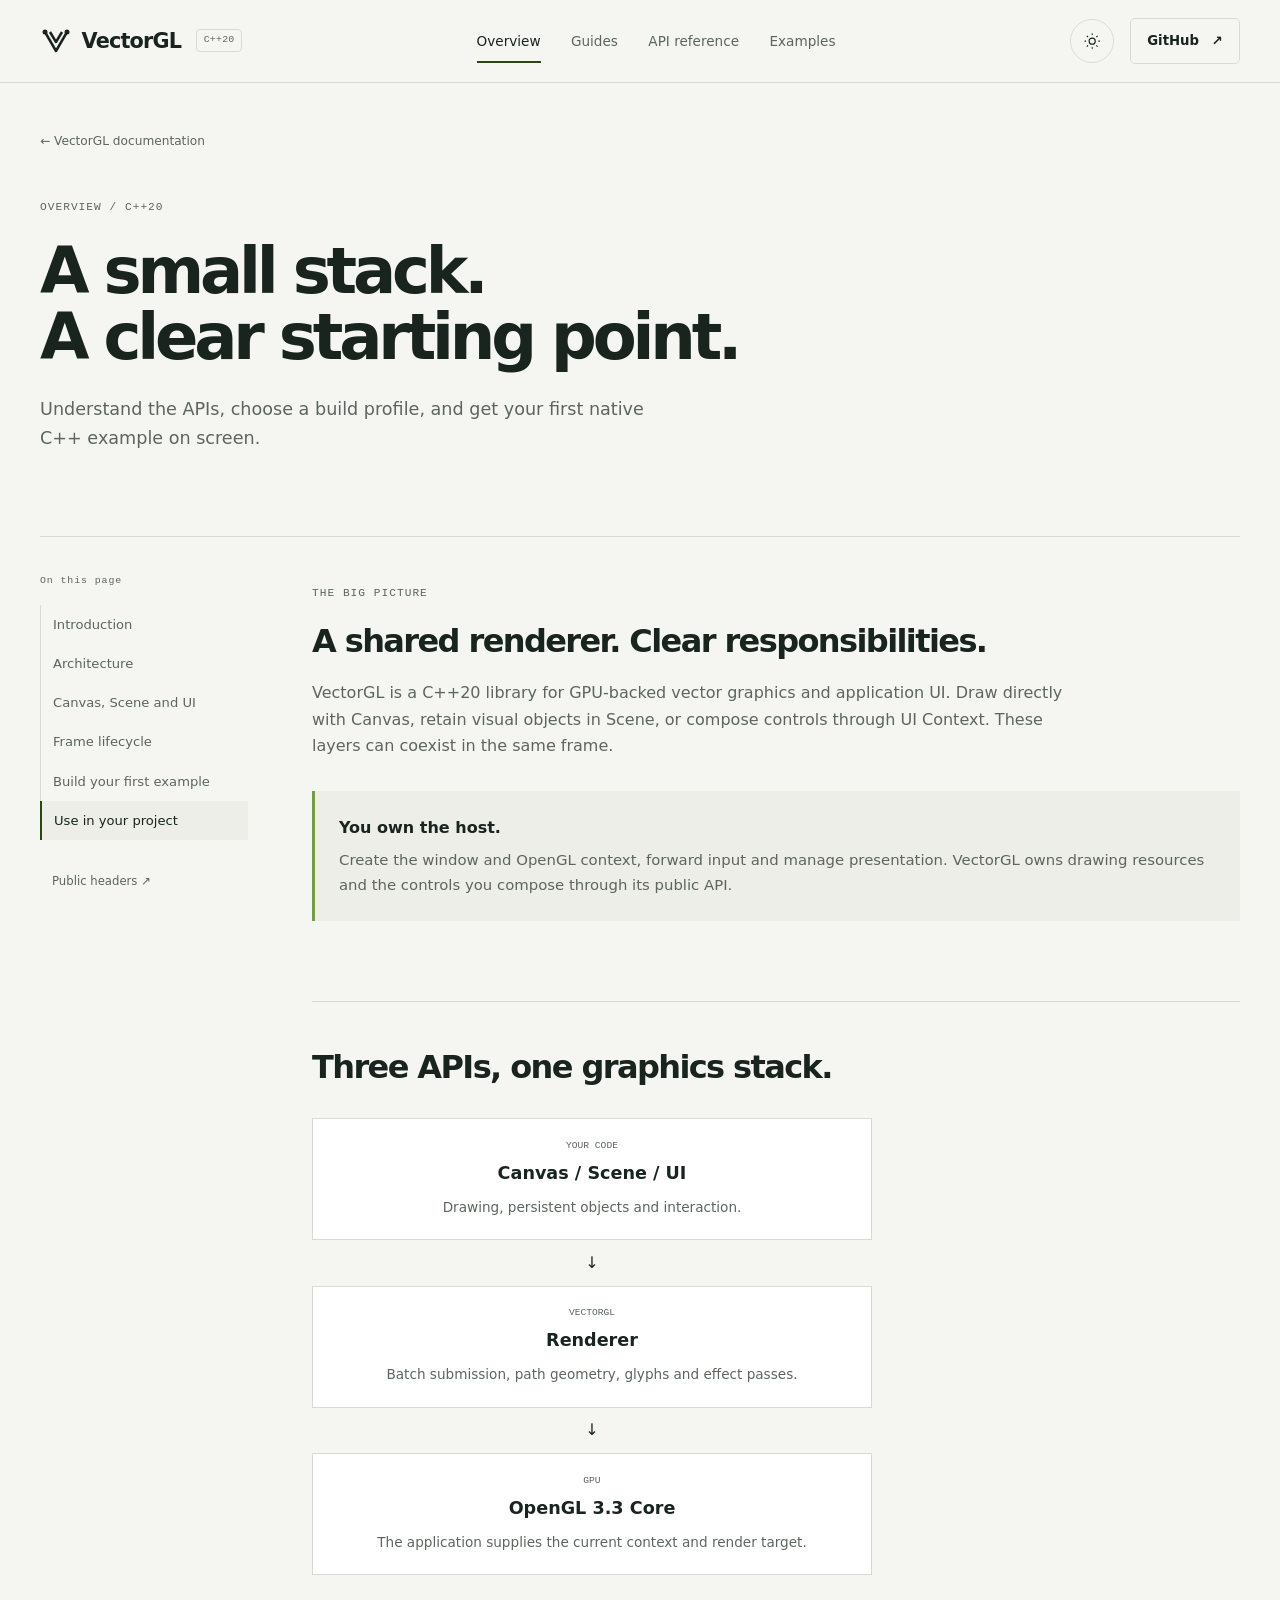
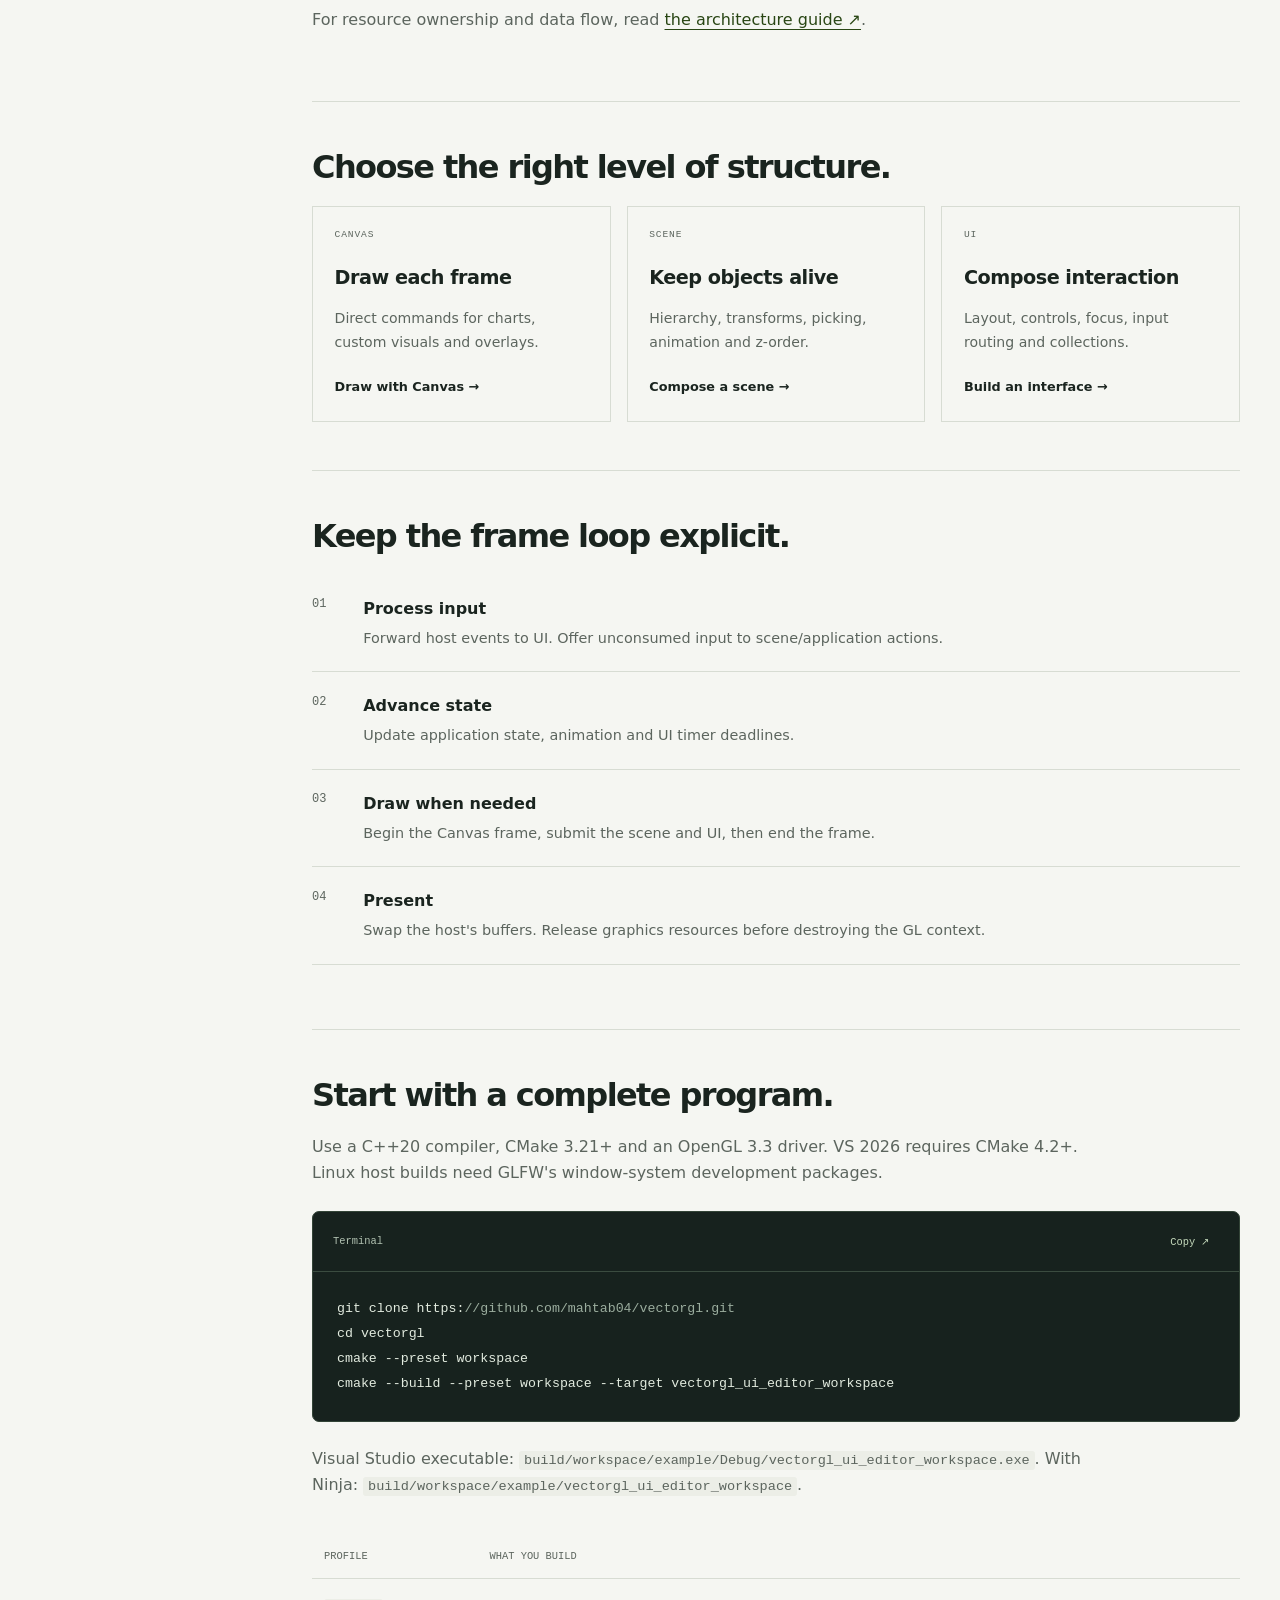
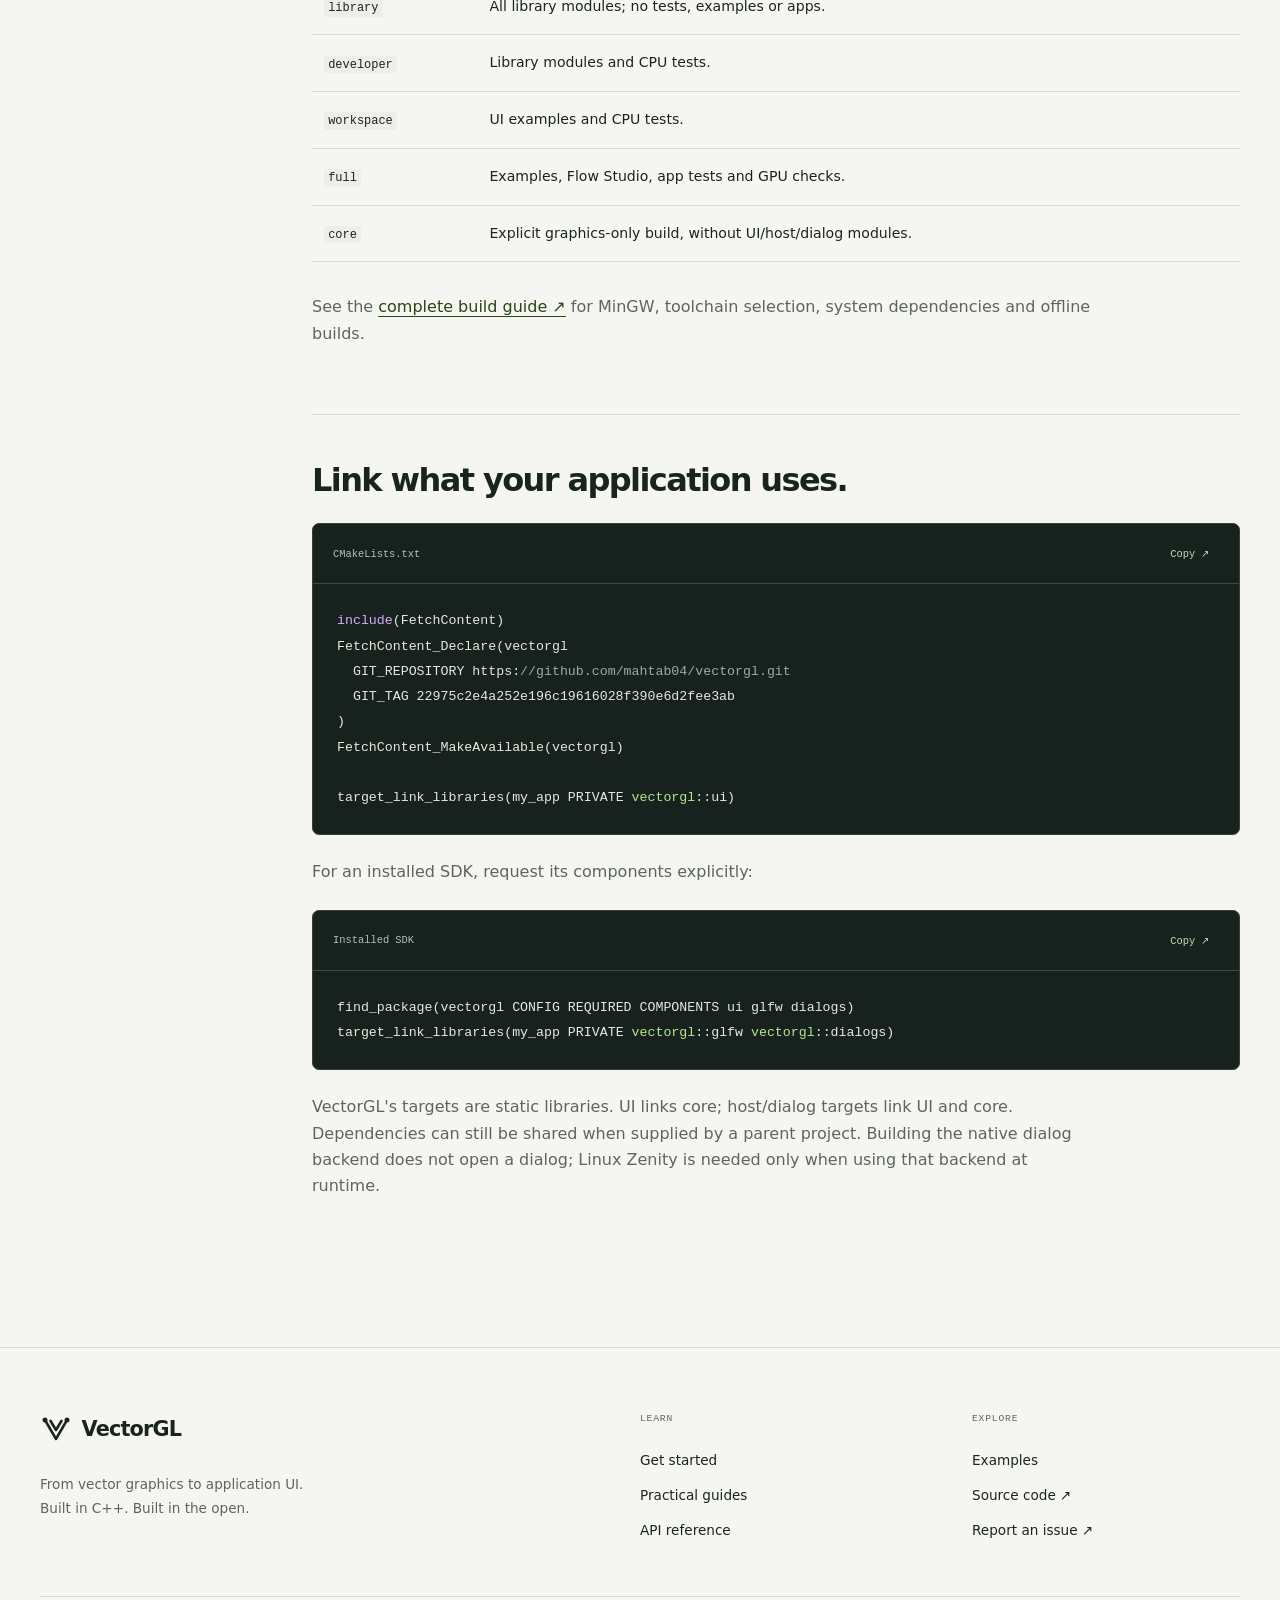
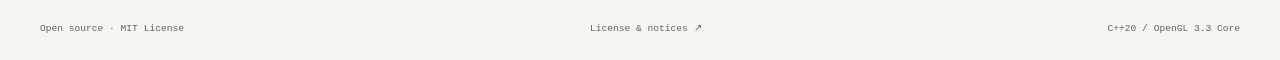
==== site/overview.html @ bf6a4c20 "Migrate VectorGL website into its own repository" ====
<!doctype html>
<html lang="en">
  <head>
    <meta charset="utf-8" />
    <meta name="viewport" content="width=device-width, initial-scale=1" />
    <title>A small stack. A clear starting point. · VectorGL</title>
    <meta
      name="description"
      content="Understand the APIs, choose a build profile, and get your first native C++ example on screen."
    />
    <meta name="robots" content="index, follow, max-image-preview:large" />
    <meta name="theme-color" content="#f5f6f2" />
    <link
      rel="canonical"
      href="https://mahtab04.github.io/vectorgl-website/overview.html"
    />
    <meta property="og:type" content="website" />
    <meta property="og:site_name" content="VectorGL" />
    <meta
      property="og:title"
      content="A small stack. A clear starting point. · VectorGL"
    />
    <meta
      property="og:description"
      content="Understand the APIs, choose a build profile, and get your first native C++ example on screen."
    />
    <meta
      property="og:url"
      content="https://mahtab04.github.io/vectorgl-website/overview.html"
    />
    <meta
      property="og:image"
      content="https://mahtab04.github.io/vectorgl-website/images/vectorgl-showcase.png"
    />
    <meta name="twitter:card" content="summary_large_image" />
    <link rel="icon" href="favicon.svg" type="image/svg+xml" />
    <link rel="stylesheet" href="styles.css" />
    <script defer src="app.js"></script>
  </head>
  <body data-page="overview" data-theme="light">
    <a class="skip-link" href="#main">Skip to content</a>
    <header class="site-header">
      <div class="site-container nav-inner">
        <a class="brand-lockup" href="index.html" aria-label="VectorGL home"
          ><span class="brand-mark" aria-hidden="true"
            ><svg viewBox="0 0 32 32" fill="none">
              <path
                d="M5 7 16 26 27 7M10 7l6 10 6-10"
                stroke="currentColor"
                stroke-width="2.5"
                stroke-linejoin="round"
              />
              <circle cx="5" cy="7" r="2.5" fill="currentColor" />
              <circle cx="27" cy="7" r="2.5" fill="currentColor" /></svg></span
          ><span>VectorGL</span><span class="brand-tag">C++20</span></a
        >
        <nav class="desktop-nav" aria-label="Primary navigation">
          <a href="overview.html" aria-current="page">Overview</a
          ><a href="guides.html">Guides</a><a href="api.html">API reference</a
          ><a href="examples.html">Examples</a>
        </nav>
        <div class="nav-actions">
          <button
            class="theme-toggle"
            data-theme-toggle
            type="button"
            aria-label="Switch to dark theme"
            title="Switch color theme"
          >
            <svg viewBox="0 0 24 24" aria-hidden="true">
              <circle cx="12" cy="12" r="4" />
              <path
                d="M12 2v2m0 16v2M2 12h2m16 0h2M5 5l1.5 1.5m11 11L19 19M5 19l1.5-1.5m11-11L19 5"
              />
            </svg></button
          ><a class="github-link" href="https://github.com/mahtab04/vectorgl"
            >GitHub <span aria-hidden="true">↗</span></a
          >
          <details class="mobile-menu">
            <summary aria-label="Open navigation">
              Menu <span aria-hidden="true">＋</span>
            </summary>
            <nav aria-label="Mobile navigation">
              <a href="https://github.com/mahtab04/vectorgl">GitHub</a>
              <a href="overview.html" aria-current="page">Overview</a
              ><a href="guides.html">Guides</a
              ><a href="api.html">API reference</a
              ><a href="examples.html">Examples</a>
            </nav>
          </details>
        </div>
      </div>
    </header>
    <main id="main" class="site-container">
      <div class="page-heading">
        <a class="back-link" href="index.html">← VectorGL documentation</a
        ><span class="eyebrow">OVERVIEW / C++20</span>
        <h1>A small stack.<br />A clear starting point.</h1>
        <p>
          Understand the APIs, choose a build profile, and get your first native
          C++ example on screen.
        </p>
      </div>
      <div class="docs-page-grid">
        <aside class="docs-sidebar">
          <div class="sidebar-panel">
            <span class="eyebrow">On this page</span
            ><a class="rail-link" href="#introduction">Introduction</a
            ><a class="rail-link" href="#architecture">Architecture</a
            ><a class="rail-link" href="#rendering-models"
              >Canvas, Scene and UI</a
            ><a class="rail-link" href="#lifecycle">Frame lifecycle</a
            ><a class="rail-link" href="#getting-started"
              >Build your first example</a
            ><a class="rail-link" href="#integration">Use in your project</a
            ><a
              class="sidebar-source"
              href="https://github.com/mahtab04/vectorgl/tree/main/include/PublicHeaders/vectorgl"
              >Public headers ↗</a
            >
          </div>
        </aside>
        <article class="docs-content">
          <section id="introduction">
            <span class="eyebrow">THE BIG PICTURE</span>
            <h2>A shared renderer. Clear responsibilities.</h2>
            <p>
              VectorGL is a C++20 library for GPU-backed vector graphics and
              application UI. Draw directly with Canvas, retain visual objects
              in Scene, or compose controls through UI Context. These layers can
              coexist in the same frame.
            </p>
            <div class="callout">
              <strong>You own the host.</strong>
              <p>
                Create the window and OpenGL context, forward input and manage
                presentation. VectorGL owns drawing resources and the controls
                you compose through its public API.
              </p>
            </div>
          </section>
          <section id="architecture">
            <h2>Three APIs, one graphics stack.</h2>
            <div class="architecture-flow">
              <div class="architecture-node">
                <small>YOUR CODE</small><strong>Canvas / Scene / UI</strong>
                <p>Drawing, persistent objects and interaction.</p>
              </div>
              <span aria-hidden="true">↓</span>
              <div class="architecture-node">
                <small>VECTORGL</small><strong>Renderer</strong>
                <p>
                  Batch submission, path geometry, glyphs and effect passes.
                </p>
              </div>
              <span aria-hidden="true">↓</span>
              <div class="architecture-node">
                <small>GPU</small><strong>OpenGL 3.3 Core</strong>
                <p>
                  The application supplies the current context and render
                  target.
                </p>
              </div>
            </div>
            <p>
              For resource ownership and data flow, read
              <a
                href="https://github.com/mahtab04/vectorgl/blob/main/ARCHITECTURE.md"
                >the architecture guide ↗</a
              >.
            </p>
          </section>
          <section id="rendering-models">
            <h2>Choose the right level of structure.</h2>
            <div class="comparison-grid">
              <div class="doc-card">
                <span class="mono-label">CANVAS</span>
                <h3>Draw each frame</h3>
                <p>Direct commands for charts, custom visuals and overlays.</p>
                <a href="guides.html#canvas">Draw with Canvas →</a>
              </div>
              <div class="doc-card">
                <span class="mono-label">SCENE</span>
                <h3>Keep objects alive</h3>
                <p>Hierarchy, transforms, picking, animation and z-order.</p>
                <a href="guides.html#scene">Compose a scene →</a>
              </div>
              <div class="doc-card">
                <span class="mono-label">UI</span>
                <h3>Compose interaction</h3>
                <p>Layout, controls, focus, input routing and collections.</p>
                <a href="guides.html#ui">Build an interface →</a>
              </div>
            </div>
          </section>
          <section id="lifecycle">
            <h2>Keep the frame loop explicit.</h2>
            <ol class="step-list">
              <li>
                <strong>Process input</strong>
                <p>
                  Forward host events to UI. Offer unconsumed input to
                  scene/application actions.
                </p>
              </li>
              <li>
                <strong>Advance state</strong>
                <p>
                  Update application state, animation and UI timer deadlines.
                </p>
              </li>
              <li>
                <strong>Draw when needed</strong>
                <p>
                  Begin the Canvas frame, submit the scene and UI, then end the
                  frame.
                </p>
              </li>
              <li>
                <strong>Present</strong>
                <p>
                  Swap the host's buffers. Release graphics resources before
                  destroying the GL context.
                </p>
              </li>
            </ol>
          </section>
          <section id="getting-started">
            <h2>Start with a complete program.</h2>
            <p>
              Use a C++20 compiler, CMake 3.21+ and an OpenGL 3.3 driver. VS
              2026 requires CMake 4.2+. Linux host builds need GLFW's
              window-system development packages.
            </p>
            <div class="code-block">
              <div class="code-header">
                <span>Terminal</span
                ><button
                  class="copy-button"
                  type="button"
                  data-copy-target="build-workspace"
                  aria-label="Copy Terminal"
                >
                  Copy <span aria-hidden="true">↗</span>
                </button>
              </div>
              <pre
                tabindex="0"
              ><code id="build-workspace">git clone https://github.com/mahtab04/vectorgl.git
cd vectorgl
cmake --preset workspace
cmake --build --preset workspace --target vectorgl_ui_editor_workspace</code></pre>
            </div>
            <p>
              Visual Studio executable:
              <code
                >build/workspace/example/Debug/vectorgl_ui_editor_workspace.exe</code
              >. With Ninja:
              <code>build/workspace/example/vectorgl_ui_editor_workspace</code>.
            </p>
            <div class="table-scroll">
              <table>
                <thead>
                  <tr>
                    <th>Profile</th>
                    <th>What you build</th>
                  </tr>
                </thead>
                <tbody>
                  <tr>
                    <td><code>library</code></td>
                    <td>All library modules; no tests, examples or apps.</td>
                  </tr>
                  <tr>
                    <td><code>developer</code></td>
                    <td>Library modules and CPU tests.</td>
                  </tr>
                  <tr>
                    <td><code>workspace</code></td>
                    <td>UI examples and CPU tests.</td>
                  </tr>
                  <tr>
                    <td><code>full</code></td>
                    <td>Examples, Flow Studio, app tests and GPU checks.</td>
                  </tr>
                  <tr>
                    <td><code>core</code></td>
                    <td>
                      Explicit graphics-only build, without UI/host/dialog
                      modules.
                    </td>
                  </tr>
                </tbody>
              </table>
            </div>
            <p>
              See the
              <a
                href="https://github.com/mahtab04/vectorgl/blob/main/CONTRIBUTING.md"
                >complete build guide ↗</a
              >
              for MinGW, toolchain selection, system dependencies and offline
              builds.
            </p>
          </section>
          <section id="integration">
            <h2>Link what your application uses.</h2>
            <div class="code-block">
              <div class="code-header">
                <span>CMakeLists.txt</span
                ><button
                  class="copy-button"
                  type="button"
                  data-copy-target="overview-install"
                  aria-label="Copy CMakeLists.txt"
                >
                  Copy <span aria-hidden="true">↗</span>
                </button>
              </div>
              <pre
                tabindex="0"
              ><code id="overview-install">include(FetchContent)
FetchContent_Declare(vectorgl
  GIT_REPOSITORY https://github.com/mahtab04/vectorgl.git
  GIT_TAG 22975c2e4a252e196c19616028f390e6d2fee3ab
)
FetchContent_MakeAvailable(vectorgl)

target_link_libraries(my_app PRIVATE vectorgl::ui)</code></pre>
            </div>
            <p>For an installed SDK, request its components explicitly:</p>
            <div class="code-block">
              <div class="code-header">
                <span>Installed SDK</span
                ><button
                  class="copy-button"
                  type="button"
                  data-copy-target="overview-sdk"
                  aria-label="Copy Installed SDK"
                >
                  Copy <span aria-hidden="true">↗</span>
                </button>
              </div>
              <pre
                tabindex="0"
              ><code id="overview-sdk">find_package(vectorgl CONFIG REQUIRED COMPONENTS ui glfw dialogs)
target_link_libraries(my_app PRIVATE vectorgl::glfw vectorgl::dialogs)</code></pre>
            </div>
            <p>
              VectorGL's targets are static libraries. UI links core;
              host/dialog targets link UI and core. Dependencies can still be
              shared when supplied by a parent project. Building the native
              dialog backend does not open a dialog; Linux Zenity is needed only
              when using that backend at runtime.
            </p>
          </section>
        </article>
      </div>
    </main>
    <footer class="site-footer">
      <div class="site-container footer-grid">
        <div>
          <a class="brand-lockup" href="index.html"
            ><span class="brand-mark" aria-hidden="true"
              ><svg viewBox="0 0 32 32" fill="none">
                <path
                  d="M5 7 16 26 27 7M10 7l6 10 6-10"
                  stroke="currentColor"
                  stroke-width="2.5"
                  stroke-linejoin="round"
                />
                <circle cx="5" cy="7" r="2.5" fill="currentColor" />
                <circle
                  cx="27"
                  cy="7"
                  r="2.5"
                  fill="currentColor"
                /></svg></span
            ><span>VectorGL</span></a
          >
          <p>
            From vector graphics to application UI.<br />Built in C++. Built in
            the open.
          </p>
        </div>
        <div>
          <span class="footer-label">Learn</span
          ><a href="overview.html">Get started</a
          ><a href="guides.html">Practical guides</a
          ><a href="api.html">API reference</a>
        </div>
        <div>
          <span class="footer-label">Explore</span
          ><a href="examples.html">Examples</a
          ><a href="https://github.com/mahtab04/vectorgl">Source code ↗</a
          ><a href="https://github.com/mahtab04/vectorgl/issues"
            >Report an issue ↗</a
          >
        </div>
      </div>
      <div class="site-container footer-bottom">
        <span>Open source · MIT License</span
        ><a href="https://github.com/mahtab04/vectorgl/blob/main/LICENSE"
          >License &amp; notices ↗</a
        ><span>C++20 / OpenGL 3.3 Core</span>
      </div>
    </footer>
    <div
      class="sr-only"
      id="site-status"
      role="status"
      aria-live="polite"
    ></div>
  </body>
</html>
---- site/styles.css ----
﻿:root {
  color-scheme: light;
  --bg: #f5f6f2;
  --surface: #fff;
  --soft: #eceee7;
  --ink: #1a241f;
  --muted: #5c655e;
  --line: #d7dcd3;
  --accent: #b4eb72;
  --accent-ink: #294614;
  --hover: #e6eedc;
  --header: rgba(245, 246, 242, 0.96);
  --code: #17221e;
  --code-fg: #e2ebdf;
  --mono: Consolas, "Liberation Mono", monospace;
  --sans:
    "Segoe UI Variable", "Segoe UI", system-ui, -apple-system,
    BlinkMacSystemFont, sans-serif;
}
*,
*::before,
*::after {
  box-sizing: border-box;
}
html {
  scroll-behavior: smooth;
  scroll-padding-top: 7rem;
}
body {
  margin: 0;
  background: var(--bg);
  color: var(--ink);
  font: 1rem/1.65 var(--sans);
  -webkit-font-smoothing: antialiased;
}
body[data-theme="dark"] {
  color-scheme: dark;
  --bg: #141c18;
  --surface: #1b2620;
  --soft: #202d25;
  --ink: #edf2e8;
  --muted: #b1bcae;
  --line: #39463b;
  --accent-ink: #b4eb72;
  --hover: #2b3b2b;
  --header: rgba(20, 28, 24, 0.96);
}
a {
  color: inherit;
  text-decoration: none;
  text-underline-offset: 0.25em;
}
a:hover {
  color: var(--accent-ink);
}
button,
input,
summary {
  font: inherit;
}
button,
summary {
  cursor: pointer;
}
button {
  color: inherit;
}
::selection {
  color: #17221b;
  background: #b4eb72;
}
:focus-visible {
  outline: 3px solid #4d9021;
  outline-offset: 5px;
  border-radius: 3px;
}
body[data-theme="dark"] :focus-visible {
  outline-color: #b4eb72;
}
[hidden] {
  display: none !important;
}
img,
svg {
  display: block;
  max-width: 100%;
}
img {
  height: auto;
}
h1,
h2,
h3,
h4,
p {
  margin-top: 0;
}
h1,
h2,
h3,
h4 {
  line-height: 1.12;
  font-weight: 600;
}
h1 {
  letter-spacing: -0.065em;
}
h2 {
  font-size: clamp(2rem, 3.6vw, 3.15rem);
  letter-spacing: -0.05em;
  margin-bottom: 1.1rem;
}
h3 {
  font-size: 1.35rem;
  letter-spacing: -0.025em;
}
p {
  margin-bottom: 1.2rem;
}
code,
pre,
kbd {
  font-family: var(--mono);
}
code {
  font-size: 0.85em;
  overflow-wrap: anywhere;
}
p code,
td code,
li code {
  padding: 0.15em 0.35em;
  border-radius: 3px;
  background: var(--soft);
}
pre {
  max-width: 100%;
  margin: 0;
  overflow: auto;
  tab-size: 2;
  font-size: 0.83rem;
  line-height: 1.9;
}
pre code {
  font-size: inherit;
  overflow-wrap: normal;
}
.site-container {
  width: min(1248px, calc(100% - 5rem));
  margin-inline: auto;
}
.eyebrow,
.mono-label,
.hero-eyebrow,
.preview-label,
.brand-tag,
.frame-tag,
.footer-label {
  display: block;
  font: 500 0.7rem/1.5 var(--mono);
  letter-spacing: 0.09em;
}
.eyebrow {
  color: var(--muted);
  margin-bottom: 1.4rem;
}
.section {
  padding-block: 6.5rem;
}
.section-heading {
  display: grid;
  grid-template-columns: 1.15fr 1fr;
  gap: 5rem;
  align-items: end;
  margin-bottom: 3.25rem;
}
.section-heading h2 {
  margin-bottom: 0;
}
.section-heading > p {
  max-width: 25rem;
  color: var(--muted);
  margin-bottom: 0.3rem;
}
.text-link {
  display: inline-flex;
  align-items: center;
  gap: 1.5rem;
  font-weight: 600;
  padding-block: 0.7rem;
}
.text-link:hover {
  text-decoration: underline;
}
.site-header {
  position: sticky;
  top: 0;
  z-index: 30;
  background: var(--header);
  border-bottom: 1px solid var(--line);
  backdrop-filter: blur(10px);
}
.nav-inner {
  min-height: 5.1rem;
  display: flex;
  align-items: center;
  gap: 2rem;
  justify-content: space-between;
}
.brand-lockup {
  display: inline-flex;
  align-items: center;
  gap: 0.6rem;
  color: var(--ink);
  font-weight: 650;
  font-size: 1.3rem;
  letter-spacing: -0.04em;
  white-space: nowrap;
}
.brand-mark {
  display: inline-block;
  width: 2rem;
  color: inherit;
  flex-shrink: 0;
}
.brand-mark svg {
  width: 100%;
}
.brand-tag {
  font-size: 0.62rem;
  letter-spacing: 0.02em;
  margin-left: 0.35rem;
  padding: 0.2rem 0.4rem;
  border: 1px solid var(--line);
  border-radius: 4px;
  color: var(--muted);
}
.desktop-nav {
  display: flex;
  align-items: center;
  gap: 1.9rem;
}
.desktop-nav a {
  font-size: 0.85rem;
  padding-block: 1.8rem;
  position: relative;
  color: var(--muted);
}
.desktop-nav a:hover,
.desktop-nav [aria-current="page"] {
  color: var(--ink);
}
.desktop-nav [aria-current="page"]::after {
  content: "";
  position: absolute;
  bottom: 1.1rem;
  left: 0;
  right: 0;
  height: 2px;
  background: var(--accent-ink);
}
.nav-actions {
  display: flex;
  align-items: center;
  gap: 1rem;
}
.theme-toggle {
  display: grid;
  place-items: center;
  width: 2.75rem;
  height: 2.75rem;
  border: 1px solid var(--line);
  border-radius: 50%;
  background: transparent;
}
.theme-toggle:hover {
  background: var(--soft);
}
.theme-toggle svg {
  width: 1.15rem;
  fill: none;
  stroke: currentColor;
  stroke-width: 1.5;
}
.github-link {
  display: inline-flex;
  gap: 0.8rem;
  padding: 0.7rem 1rem;
  border: 1px solid var(--line);
  border-radius: 5px;
  font-size: 0.83rem;
  font-weight: 600;
}
.github-link:hover {
  background: var(--ink);
  color: var(--bg);
  border-color: var(--ink);
}
.mobile-menu {
  display: none;
}
.skip-link {
  position: fixed;
  z-index: 60;
  left: 1rem;
  top: -6rem;
  background: var(--ink);
  color: var(--bg);
  padding: 0.8rem 1.5rem;
}
.skip-link:focus {
  top: 1rem;
}
.hero {
  display: grid;
  grid-template-columns: 0.95fr 1.1fr;
  gap: 3.8rem;
  padding-block: 5.6rem 4.6rem;
  align-items: center;
}
.hero-eyebrow {
  margin-bottom: 1.8rem;
  display: flex;
  align-items: center;
  gap: 0.65rem;
  font-size: 0.66rem;
  color: var(--muted);
}
.status-dot {
  height: 0.45rem;
  width: 0.45rem;
  display: inline-block;
  border-radius: 50%;
  background: #4b8c30;
}
.hero h1 {
  font-size: clamp(2.8rem, 4.1vw, 4.2rem);
  line-height: 1.04;
  margin-bottom: 1.65rem;
}
.hero h1 span {
  position: relative;
  z-index: 0;
  white-space: nowrap;
}
.hero h1 span::after {
  content: "";
  position: absolute;
  z-index: -1;
  bottom: 0.04em;
  left: -0.025em;
  right: -0.025em;
  height: 0.24em;
  background: var(--accent);
  opacity: 0.8;
}
body[data-theme="dark"] .hero h1 span::after {
  opacity: 0.35;
}
.hero-copy > p {
  color: var(--muted);
  line-height: 1.8;
  max-width: 29rem;
  margin-bottom: 2rem;
}
.hero-actions {
  display: flex;
  flex-wrap: wrap;
  align-items: center;
  gap: 0.7rem;
}
.button {
  padding: 0.85rem 1.15rem;
  display: inline-flex;
  align-items: center;
  justify-content: space-between;
  gap: 1.4rem;
  border: 1px solid var(--ink);
  border-radius: 5px;
  font-size: 0.86rem;
  font-weight: 600;
  min-height: 3rem;
  transition:
    background 0.15s,
    color 0.15s;
}
.button.primary {
  color: var(--bg);
  background: var(--ink);
}
.button.primary:hover {
  color: #17221e;
  background: var(--accent);
  border-color: var(--accent);
}
.button.secondary:hover {
  background: var(--surface);
}
.hero-footnote {
  display: flex;
  flex-wrap: wrap;
  align-items: center;
  gap: 0.8rem;
  font: 0.68rem var(--mono);
  color: var(--muted);
  margin-top: 1.6rem;
}
.hero-footnote i {
  height: 3px;
  width: 3px;
  border-radius: 50%;
  background: var(--muted);
}
.hero-visual {
  min-width: 0;
}
.preview-label {
  display: flex;
  justify-content: space-between;
  color: var(--muted);
  margin-bottom: 0.8rem;
  font-size: 0.62rem;
}
.preview-label > span:last-child {
  font-size: 1.3rem;
}
.product-frame {
  display: block;
  border-radius: 8px;
  overflow: hidden;
  border: 1px solid #334438;
  box-shadow: 0 15px 40px #18271a16;
  background: #131d20;
  color: #e8efdf;
}
.product-frame:hover {
  color: #e8efdf;
  box-shadow: 0 18px 45px #18271a26;
}
.frame-toolbar {
  display: flex;
  align-items: center;
  justify-content: space-between;
  gap: 1rem;
  min-height: 2.8rem;
  padding: 0.65rem 1rem;
  color: #a9b9ac;
  background: #1b2822;
  font: 0.65rem var(--mono);
}
.traffic-dots {
  display: inline-flex;
  gap: 4px;
  align-items: center;
  flex-shrink: 0;
}
.traffic-dots i {
  width: 6px;
  height: 6px;
  background: #526157;
  border-radius: 50%;
}
.frame-tag {
  font-size: 0.5rem;
  color: #b3cbab;
  border: 1px solid #415443;
  padding: 0.18rem 0.35rem;
  letter-spacing: 0.025em;
}
.product-frame img {
  width: 100%;
}
.frame-caption {
  display: flex;
  justify-content: space-between;
  gap: 1rem;
  padding: 0.8rem 1rem;
  font-size: 0.7rem;
  color: #c4d0c0;
  border-top: 1px solid #334438;
}
.frame-caption b {
  padding-left: 0.65rem;
  color: #b4eb72;
}
.visual-note {
  display: flex;
  align-items: center;
  gap: 1rem;
  color: var(--muted);
  margin-top: 1.1rem;
}
.crosshair {
  font-size: 1.65rem;
  font-weight: 300;
}
.visual-note p {
  margin: 0;
  font-size: 0.7rem;
  line-height: 1.5;
}
.coordinate-label {
  margin-left: auto;
  font: 0.55rem var(--mono);
  letter-spacing: 0.06em;
}
.spec-strip {
  border-block: 1px solid var(--line);
}
.spec-inner {
  display: flex;
  gap: 2rem;
  align-items: center;
  justify-content: space-between;
  min-height: 6.25rem;
  padding-block: 1.2rem;
}
.spec-inner > span {
  color: var(--muted);
  font: 0.6rem var(--mono);
  letter-spacing: 0.08em;
  max-width: 7rem;
}
.spec-inner strong {
  font-weight: 600;
  font-size: 1.1rem;
}
.spec-inner small {
  display: block;
  color: var(--muted);
  font: 0.65rem var(--mono);
  margin-top: 0.3rem;
}
.spec-inner a {
  font-size: 0.75rem;
  border-left: 1px solid var(--line);
  padding-left: 2rem;
}
.spec-inner a span {
  padding-left: 1rem;
}
.api-choices {
  display: grid;
  grid-template-columns: repeat(3, 1fr);
  border-block: 1px solid var(--line);
}
.api-choice {
  padding: 1.55rem 2rem 1.7rem;
  position: relative;
  border-right: 1px solid var(--line);
}
.api-choice:first-child {
  padding-left: 0;
}
.api-choice:last-child {
  padding-right: 0;
  border-right: 0;
}
.api-choice:hover {
  color: var(--ink);
}
.choice-number {
  color: var(--muted);
  font: 0.66rem var(--mono);
}
.api-choice h3 {
  font-size: 1.75rem;
  margin-bottom: 0.8rem;
  display: flex;
  justify-content: space-between;
}
.api-choice h3 span {
  font-weight: 400;
  font-size: 1.4rem;
  opacity: 0;
  transform: translate(-4px, 4px);
  transition:
    opacity 0.15s,
    transform 0.15s;
}
.api-choice:hover h3 span,
.api-choice:focus-visible h3 span {
  opacity: 1;
  transform: none;
}
.api-choice .mono-label {
  color: var(--accent-ink);
  font-size: 0.6rem;
  margin-bottom: 1.1rem;
}
.api-choice > p {
  color: var(--muted);
  font-size: 0.94rem;
  max-width: 20rem;
  min-height: 5rem;
}
.choice-use {
  display: block;
  border-top: 1px solid var(--line);
  padding-top: 1rem;
  color: var(--muted);
  font-size: 0.7rem;
}
.shape-mark {
  position: relative;
  height: 6rem;
  width: 8rem;
  margin: 0.75rem auto 1rem;
}
.shape-mark i {
  position: absolute;
  display: block;
}
.shape-canvas i:first-child {
  width: 3.7rem;
  height: 3.7rem;
  left: 1rem;
  top: 1rem;
  background: var(--accent);
  border-radius: 50%;
}
.shape-canvas i:nth-child(2) {
  width: 3.8rem;
  height: 3.8rem;
  left: 3rem;
  top: 1rem;
  border: 1px solid var(--ink);
  border-radius: 0.5rem;
  transform: rotate(-16deg);
}
.shape-canvas i:last-child {
  width: 0.5rem;
  height: 0.5rem;
  left: 0.2rem;
  top: 3.5rem;
  background: var(--ink);
}
.shape-scene i {
  width: 2.7rem;
  height: 2.7rem;
  border: 1px solid var(--ink);
  border-radius: 0.4rem;
  transform: rotate(-25deg) skew(20deg);
  left: 2.5rem;
  top: 0.5rem;
}
.shape-scene i:nth-child(2) {
  top: 1.5rem;
  background: var(--bg);
}
.shape-scene i:last-child {
  top: 2.5rem;
  background: var(--accent);
}
.shape-ui i {
  border: 1px solid var(--ink);
  background: var(--bg);
  border-radius: 0.3rem;
}
.shape-ui i:first-child {
  width: 6rem;
  height: 4rem;
  left: 1rem;
  top: 1rem;
}
.shape-ui i:nth-child(2) {
  width: 5rem;
  height: 0.8rem;
  left: 1.5rem;
  top: 1.5rem;
  background: var(--accent);
}
.shape-ui i:last-child {
  width: 2.2rem;
  height: 1.3rem;
  left: 4.3rem;
  top: 3.1rem;
  background: var(--ink);
}
.dark-section {
  background: #16231b;
  color: #edf2e5;
}
.dark-section .section-heading > p,
.dark-section .eyebrow {
  color: #b2c1ae;
}
.workspace-frame {
  display: block;
  border: 1px solid #40523d;
  border-radius: 8px;
  overflow: hidden;
  max-width: 100%;
}
.workspace-frame img {
  width: 100%;
}
.workspace-details {
  display: grid;
  grid-template-columns: repeat(3, 1fr);
  gap: 2rem;
  padding-top: 2rem;
}
.workspace-details > div {
  border-top: 1px solid #3a4b37;
  padding-top: 1.2rem;
}
.detail-index {
  display: inline-grid;
  place-items: center;
  width: 1.25rem;
  height: 1.25rem;
  color: #b4eb72;
  border: 1px solid #547345;
  font: 0.6rem var(--mono);
  margin-right: 0.6rem;
}
.workspace-details strong {
  font-size: 0.9rem;
  font-weight: 500;
}
.workspace-details p {
  color: #b2c1ae;
  font-size: 0.84rem;
  margin-top: 0.7rem;
}
.dark-section .text-link {
  margin-top: 1rem;
  color: #c6ef9b;
}
.code-showcase {
  display: grid;
  grid-template-columns: 0.8fr 1.25fr;
  gap: 4rem;
}
.code-story h3 {
  font-size: 1.4rem;
}
.code-story > p {
  color: var(--muted);
  max-width: 22rem;
}
.code-story > .text-link {
  font-size: 0.83rem;
  margin-top: 1rem;
}
.code-tabs {
  display: flex;
  flex-direction: column;
  border-top: 1px solid var(--line);
  margin-top: 1.8rem;
}
.code-tabs button {
  width: 100%;
  text-align: left;
  padding: 0.9rem 0.8rem;
  background: transparent;
  border: 0;
  border-bottom: 1px solid var(--line);
  display: flex;
  justify-content: space-between;
  color: var(--muted);
  font-size: 0.95rem;
}
.code-tabs button span {
  font: 0.66rem var(--mono);
  align-self: center;
}
.code-tabs button[aria-selected="true"] {
  background: var(--accent);
  color: #263e1b;
  border-color: transparent;
}
.code-panels {
  min-width: 0;
}
.code-panels > div,
.code-panels .code-block {
  height: 100%;
}
.code-block {
  color: var(--code-fg);
  background: var(--code);
  border: 1px solid #334437;
  border-radius: 7px;
  position: relative;
  overflow: hidden;
}
.code-header {
  display: flex;
  align-items: center;
  justify-content: space-between;
  gap: 1rem;
  padding: 0.85rem 1.25rem;
  border-bottom: 1px solid #3b4c40;
  min-height: 3.2rem;
  color: #b2c2b2;
  font: 0.65rem var(--mono);
}
.code-header > .code-file {
  margin-right: auto;
}
.code-block pre {
  padding: 1.5rem;
}
.copy-button {
  background: transparent;
  border: 0;
  color: #c4d9bb;
  font: 0.65rem var(--mono);
  min-height: 2rem;
  padding: 0.3rem 0.6rem;
  border-radius: 3px;
}
.copy-button:hover {
  color: #17221e;
  background: #b4eb72;
}
.copy-button:focus-visible {
  outline-color: #b4eb72;
}
.code-block > .copy-button {
  position: absolute;
  top: 0.5rem;
  right: 0.7rem;
}
.code-note {
  font-size: 0.75rem;
  margin-top: 1rem;
  color: var(--muted);
}
.code-keyword,
.token-keyword {
  color: #d9adff;
}
.code-type,
.token-type {
  color: #b6e78f;
}
.code-string,
.token-string {
  color: #e7d3a1;
}
.code-number,
.token-number {
  color: #b4d3ed;
}
.code-call,
.token-function {
  color: #e4ebdb;
}
.code-inline-comment,
.token-comment {
  color: #9bad9e;
}
.capability-band {
  background: var(--soft);
  padding-block: 4.5rem;
}
.capability-grid {
  display: grid;
  grid-template-columns: 1fr 1.4fr;
  gap: 5rem;
}
.capability-grid h2 {
  font-size: 2.4rem;
}
.capability-list {
  display: grid;
  grid-template-columns: 1fr 1fr;
  gap: 2rem;
}
.capability-list > div {
  position: relative;
  padding-left: 2rem;
}
.capability-list > div > span {
  position: absolute;
  left: 0;
  color: var(--muted);
  top: 0.15rem;
  font: 0.65rem var(--mono);
}
.capability-list h3 {
  font-size: 1.05rem;
  margin-bottom: 0.7rem;
}
.capability-list p {
  font-size: 0.86rem;
  color: var(--muted);
  margin: 0;
}
.install-grid {
  display: grid;
  grid-template-columns: 1.4fr 1fr;
  gap: 3.5rem;
}
.install-grid > div {
  min-width: 0;
}
.install-links > a {
  display: block;
  padding: 1.2rem 0;
  border-top: 1px solid var(--line);
}
.install-links > a > span {
  font: 0.6rem var(--mono);
  color: var(--muted);
  display: block;
  margin-bottom: 0.6rem;
}
.install-links strong {
  font-weight: 550;
  font-size: 1.15rem;
  display: flex;
  justify-content: space-between;
}
.install-links strong b {
  font-weight: 400;
}
.install-links p {
  color: var(--muted);
  font-size: 0.82rem;
  margin-top: 0.4rem;
  margin-bottom: 0;
}
.closing-section {
  border-top: 1px solid var(--line);
  padding-block: 3.5rem;
  background: var(--soft);
}
.closing-inner {
  display: flex;
  align-items: center;
  justify-content: space-between;
  gap: 2rem;
}
.closing-inner h2 {
  margin-bottom: 0;
}
.closing-inner .eyebrow {
  margin-bottom: 0.7rem;
}
.site-footer {
  padding-top: 4rem;
  border-top: 1px solid var(--line);
}
.footer-grid {
  display: grid;
  grid-template-columns: 2fr 1fr 1fr;
  gap: 4rem;
  padding-bottom: 3rem;
}
.footer-grid p {
  font-size: 0.85rem;
  color: var(--muted);
  margin-top: 1.15rem;
  line-height: 1.8;
}
.footer-label {
  color: var(--muted);
  font-size: 0.6rem;
  margin-bottom: 1rem;
  text-transform: uppercase;
}
.footer-grid > div:not(:first-child) a {
  display: block;
  padding-block: 0.4rem;
  font-size: 0.85rem;
}
.footer-bottom {
  display: flex;
  justify-content: space-between;
  gap: 1rem;
  padding-block: 1.5rem;
  border-top: 1px solid var(--line);
  color: var(--muted);
  font: 0.6rem/1.6 var(--mono);
}
.page-heading {
  padding-block: 3rem 4rem;
  max-width: 55rem;
}
.back-link {
  display: block;
  color: var(--muted);
  font-size: 0.76rem;
  margin-bottom: 3rem;
}
.page-heading h1 {
  font-size: clamp(2.8rem, 5vw, 4.6rem);
  margin-bottom: 1.5rem;
  line-height: 1.04;
}
.page-heading > p {
  max-width: 40rem;
  color: var(--muted);
  font-size: 1.1rem;
}
.docs-page-grid {
  display: grid;
  grid-template-columns: 13rem minmax(0, 1fr);
  gap: 4rem;
  border-top: 1px solid var(--line);
  padding-bottom: 5rem;
}
.docs-sidebar {
  padding-top: 2.3rem;
}
.sidebar-panel {
  position: sticky;
  top: 7.5rem;
  display: flex;
  flex-direction: column;
  font-size: 0.82rem;
}
.sidebar-panel .eyebrow {
  margin-bottom: 1rem;
  font-size: 0.62rem;
}
.rail-link {
  padding: 0.55rem 0.75rem;
  border-left: 1px solid var(--line);
  color: var(--muted);
}
.rail-link:hover {
  color: var(--ink);
}
.rail-link.is-active {
  border-left: 2px solid var(--accent-ink);
  color: var(--ink);
  background: var(--soft);
}
.sidebar-source {
  margin-top: 2rem;
  padding-left: 0.75rem;
  font-size: 0.73rem;
  color: var(--muted);
}
.docs-content {
  min-width: 0;
}
.docs-content > section {
  padding-block: 3rem;
  border-bottom: 1px solid var(--line);
}
.docs-content > section:last-child {
  border-bottom: 0;
}
.docs-content h2 {
  font-size: 2rem;
  margin-bottom: 1.25rem;
}
.docs-content > section > p {
  max-width: 49rem;
  color: var(--muted);
}
.docs-content p a {
  color: var(--accent-ink);
  text-decoration: underline;
}
.docs-content .code-block {
  margin-block: 1.5rem;
}
.callout {
  margin-block: 2rem;
  padding: 1.5rem;
  border-left: 3px solid #729c49;
  background: var(--soft);
}
.callout strong {
  font-weight: 600;
  display: block;
  margin-bottom: 0.4rem;
}
.callout p {
  color: var(--muted);
  margin-bottom: 0;
  font-size: 0.93rem;
}
.comparison-grid {
  display: grid;
  grid-template-columns: repeat(3, 1fr);
  gap: 1rem;
}
.doc-card {
  border: 1px solid var(--line);
  padding: 1.35rem;
}
.doc-card h3 {
  margin-top: 1.5rem;
  font-size: 1.2rem;
}
.doc-card p {
  font-size: 0.88rem;
  color: var(--muted);
}
.doc-card a {
  font-size: 0.8rem;
  font-weight: 600;
}
.doc-card .mono-label {
  font-size: 0.6rem;
  color: var(--muted);
}
.architecture-flow {
  display: grid;
  gap: 0.6rem;
  max-width: 35rem;
  margin-block: 2rem;
  text-align: center;
}
.architecture-node {
  padding: 1.3rem;
  border: 1px solid var(--line);
  background: var(--surface);
}
.architecture-node small {
  display: block;
  color: var(--muted);
  font: 0.6rem var(--mono);
  margin-bottom: 0.5rem;
}
.architecture-node strong {
  display: block;
  font-size: 1.1rem;
  font-weight: 550;
}
.architecture-node p {
  font-size: 0.85rem;
  color: var(--muted);
  margin: 0.5rem 0 0;
}
.step-list {
  counter-reset: step;
  list-style: none;
  padding: 0;
}
.step-list li {
  counter-increment: step;
  padding: 1.3rem 0 1.3rem 3.2rem;
  position: relative;
  border-bottom: 1px solid var(--line);
}
.step-list li::before {
  content: "0" counter(step);
  position: absolute;
  left: 0;
  top: 1.4rem;
  font: 0.75rem var(--mono);
  color: var(--muted);
}
.step-list strong {
  font-weight: 550;
}
.step-list p {
  font-size: 0.9rem;
  color: var(--muted);
  margin: 0.3rem 0 0;
}
.table-scroll {
  overflow-x: auto;
  max-width: 100%;
}
table {
  border-collapse: collapse;
  width: 100%;
  font-size: 0.88rem;
  margin-block: 1rem 2rem;
}
th,
td {
  border-bottom: 1px solid var(--line);
  text-align: left;
  padding: 1rem 0.75rem;
  vertical-align: top;
}
th {
  color: var(--muted);
  font: 0.65rem var(--mono);
  text-transform: uppercase;
}
.resource-grid {
  display: grid;
  grid-template-columns: 1fr 1fr;
  gap: 0 1.5rem;
  margin-top: 2rem;
}
.resource-link {
  display: flex;
  align-items: center;
  justify-content: space-between;
  gap: 1rem;
  padding: 0.9rem 0;
  border-bottom: 1px solid var(--line);
  font-size: 0.85rem;
}
.guides-grid,
.repo-example-grid {
  display: grid;
  gap: 1.5rem;
}
.guide-card,
.feature-card {
  padding: 1.8rem;
  border: 1px solid var(--line);
  border-radius: 5px;
  background: var(--surface);
  min-width: 0;
}
.guide-card h3 {
  font-size: 1.25rem;
}
.guide-card > p,
.feature-card > p {
  color: var(--muted);
  font-size: 0.94rem;
}
.topic-list,
.check-list,
.method-notes {
  padding-left: 1.15rem;
  color: var(--muted);
  font-size: 0.85rem;
  line-height: 1.8;
}
.topic-list li,
.check-list li {
  margin-block: 0.45rem;
}
.showcase-gallery {
  display: grid;
  grid-template-columns: 1fr 1fr;
  gap: 2rem;
}
.showcase-card {
  min-width: 0;
  background: var(--surface);
  border: 1px solid var(--line);
  overflow: hidden;
  border-radius: 6px;
}
.showcase-card:first-child {
  grid-column: 1/-1;
}
.gallery-image {
  display: block;
  overflow: hidden;
  background: #0b121d;
}
.gallery-image img {
  width: 100%;
  aspect-ratio: 16/10;
  object-fit: cover;
  transition: transform 0.2s;
}
.gallery-image:hover img {
  transform: scale(1.025);
}
.showcase-card:first-child img {
  aspect-ratio: 1280/780;
}
.showcase-card-body {
  padding: 1.5rem;
}
.showcase-card-body .eyebrow {
  font-size: 0.6rem;
  margin-bottom: 0.8rem;
  text-transform: uppercase;
}
.showcase-card-body h3 {
  margin-bottom: 0.75rem;
}
.showcase-card-body p {
  color: var(--muted);
  font-size: 0.9rem;
}
.gallery-bottom {
  display: flex;
  justify-content: space-between;
  flex-wrap: wrap;
  gap: 0.7rem;
  padding-top: 1rem;
  border-top: 1px solid var(--line);
}
.gallery-bottom code {
  font-size: 0.62rem;
  color: var(--muted);
}
.gallery-bottom a {
  font-size: 0.72rem;
  font-weight: 600;
}
.search-toolbar {
  position: sticky;
  top: 5.1rem;
  background: var(--bg);
  z-index: 5;
  padding-block: 1rem;
}
.search-toolbar > label {
  display: block;
  font-size: 0.78rem;
  margin-bottom: 0.6rem;
  font-weight: 600;
}
.search-input-wrap {
  display: flex;
  align-items: center;
  border: 1px solid var(--line);
  border-radius: 5px;
  background: var(--surface);
  padding-inline: 0.8rem;
  gap: 0.75rem;
}
.search-input-wrap > span {
  font-size: 1.5rem;
  color: var(--muted);
}
.search-input-wrap input {
  width: 100%;
  min-width: 0;
  padding: 0.8rem 0;
  background: transparent;
  border: 0;
  color: var(--ink);
  font-size: 1rem;
  outline-offset: 0;
}
.search-input-wrap:focus-within {
  border-color: var(--accent-ink);
  outline: 2px solid var(--accent-ink);
  outline-offset: 2px;
}
.search-input-wrap input:focus-visible {
  outline: none;
}
kbd {
  border: 1px solid var(--line);
  padding: 0.05rem 0.35rem;
  color: var(--muted);
  border-radius: 3px;
  font-size: 0.65rem;
}
.search-meta {
  display: flex;
  justify-content: space-between;
  gap: 1rem;
  font-size: 0.7rem;
  color: var(--muted);
  margin-top: 0.5rem;
}
.api-block {
  padding: 2rem 0;
  border-bottom: 1px solid var(--line);
}
.api-header {
  display: flex;
  justify-content: space-between;
  align-items: start;
  gap: 1rem;
  flex-wrap: wrap;
}
.api-title {
  margin-bottom: 0.8rem;
  font-size: 1.5rem;
}
.api-summary {
  color: var(--muted);
  font-size: 0.94rem;
}
.api-metadata {
  display: flex;
  flex-wrap: wrap;
  gap: 0.35rem;
}
.meta-pill {
  padding: 0.2rem 0.45rem;
  background: var(--soft);
  font: 0.58rem/1.5 var(--mono);
  border: 1px solid var(--line);
  overflow-wrap: anywhere;
}
.method-group {
  margin-top: 1.7rem;
}
.method-group-title {
  text-transform: uppercase;
  color: var(--muted);
  font: 0.65rem var(--mono);
  padding-bottom: 0.6rem;
}
.method-card {
  border-top: 1px solid var(--line);
  padding: 1rem 0;
}
.method-signature {
  color: var(--accent-ink);
  overflow-wrap: anywhere;
  font: 0.77rem/1.8 var(--mono);
}
.method-description {
  color: var(--muted);
  font-size: 0.88rem;
  margin-top: 0.5rem;
}
.method-example {
  margin-top: 1rem;
}
.method-example p {
  font-size: 0.8rem;
}
.api-source {
  display: inline-flex;
  font-size: 0.72rem;
  margin-top: 0.7rem;
  text-decoration: underline;
}
.sr-only {
  position: absolute;
  width: 1px;
  height: 1px;
  padding: 0;
  margin: -1px;
  overflow: hidden;
  clip: rect(0, 0, 0, 0);
  white-space: nowrap;
  border: 0;
}
@media (min-width: 1500px) {
  .hero {
    padding-block: 7rem 6rem;
  }
  .hero h1 {
    font-size: 4.7rem;
  }
}
@media (max-width: 1100px) {
  .site-container {
    width: calc(100% - 3rem);
  }
  .desktop-nav {
    gap: 1.2rem;
  }
  .brand-tag {
    display: none;
  }
  .hero {
    gap: 2rem;
  }
  .hero h1 {
    font-size: clamp(2.6rem, 4.7vw, 3.8rem);
  }
  .hero-actions {
    gap: 0.5rem;
  }
  .button {
    gap: 0.8rem;
    padding-inline: 0.85rem;
  }
  .coordinate-label {
    display: none;
  }
  .section-heading {
    gap: 3rem;
  }
  .docs-page-grid {
    grid-template-columns: 11rem minmax(0, 1fr);
    gap: 2.5rem;
  }
}
@media (max-width: 800px) {
  .site-container {
    width: calc(100% - 2.5rem);
  }
  .desktop-nav {
    display: none;
  }
  .nav-inner {
    min-height: 4.5rem;
    gap: 1rem;
  }
  .nav-actions {
    gap: 0.7rem;
  }
  .mobile-menu {
    display: block;
    font-size: 0.78rem;
  }
  .mobile-menu summary {
    min-height: 2.75rem;
    display: flex;
    align-items: center;
    gap: 0.7rem;
    list-style: none;
    padding: 0.3rem 0.7rem;
    border: 1px solid var(--line);
    border-radius: 4px;
  }
  .mobile-menu summary::-webkit-details-marker {
    display: none;
  }
  .mobile-menu nav {
    position: absolute;
    right: 1.25rem;
    top: 4rem;
    background: var(--surface);
    border: 1px solid var(--line);
    border-radius: 5px;
    padding: 0.6rem;
    box-shadow: 0 10px 30px #0002;
    min-width: 14rem;
  }
  .mobile-menu nav a {
    display: block;
    padding: 0.8rem 1rem;
    border-radius: 3px;
  }
  .mobile-menu nav a:hover {
    background: var(--soft);
  }
  .hero {
    grid-template-columns: 1fr;
    padding-block: 3.5rem;
    gap: 2.7rem;
  }
  .hero h1 {
    font-size: clamp(2.7rem, 7.7vw, 4.5rem);
  }
  .hero-copy {
    max-width: 35rem;
  }
  .hero-copy > p {
    max-width: 32rem;
  }
  .hero-visual {
    max-width: 42rem;
  }
  .spec-inner {
    gap: 1rem;
    flex-wrap: wrap;
  }
  .spec-inner > span {
    width: 100%;
    max-width: none;
  }
  .spec-inner a {
    border: 0;
    padding: 0;
  }
  .section {
    padding-block: 4rem;
  }
  .section-heading {
    gap: 1rem;
    grid-template-columns: 1fr;
    margin-bottom: 2rem;
  }
  .section-heading > p {
    max-width: 36rem;
    margin-top: 0.7rem;
  }
  .api-choice {
    padding-inline: 1rem;
  }
  .api-choice h3 {
    font-size: 1.45rem;
  }
  .api-choice > p {
    font-size: 0.88rem;
    min-height: 8rem;
  }
  .api-choice h3 span {
    opacity: 1;
    transform: none;
  }
  .workspace-details {
    gap: 1rem;
  }
  .workspace-details strong {
    display: block;
    margin-top: 0.75rem;
  }
  .code-showcase {
    gap: 2rem;
    grid-template-columns: 1fr;
  }
  .code-story > p {
    max-width: 35rem;
  }
  .code-tabs {
    flex-direction: row;
    border: 0;
    margin-top: 1rem;
  }
  .code-tabs button {
    justify-content: center;
    gap: 1rem;
    border-block: 1px solid var(--line);
  }
  .code-story > .text-link {
    display: none;
  }
  .capability-grid {
    grid-template-columns: 1fr;
    gap: 2rem;
  }
  .install-grid {
    grid-template-columns: 1fr;
    gap: 2rem;
  }
  .install-links {
    display: grid;
    grid-template-columns: repeat(3, 1fr);
    gap: 1rem;
  }
  .install-links strong {
    font-size: 1rem;
    gap: 0.6rem;
  }
  .closing-inner {
    flex-direction: column;
    align-items: start;
  }
  .footer-grid {
    gap: 2rem;
  }
  .footer-bottom {
    flex-wrap: wrap;
  }
  .docs-page-grid {
    grid-template-columns: 1fr;
    gap: 0;
  }
  .docs-sidebar {
    padding-top: 1.5rem;
  }
  .sidebar-panel {
    position: static;
    flex-direction: row;
    flex-wrap: wrap;
    gap: 0.3rem;
  }
  .sidebar-panel .eyebrow,
  .sidebar-source {
    display: none;
  }
  .rail-link {
    border: 1px solid var(--line);
    border-radius: 4px;
    padding: 0.4rem 0.7rem;
    font-size: 0.75rem;
  }
  .rail-link.is-active {
    border: 1px solid var(--accent-ink);
  }
  .search-toolbar {
    top: 4.5rem;
  }
}
@media (max-width: 520px) {
  .site-container {
    width: calc(100% - 2rem);
  }
  .brand-lockup {
    font-size: 1.2rem;
    gap: 0.35rem;
  }
  .brand-mark {
    width: 1.65rem;
  }
  .nav-actions {
    gap: 0.45rem;
  }
  .github-link {
    padding: 0.65rem 0.7rem;
    font-size: 0.72rem;
    gap: 0.45rem;
  }
  .theme-toggle {
    width: 2.75rem;
    height: 2.75rem;
  }
  .mobile-menu summary {
    padding-inline: 0.55rem;
    gap: 0.4rem;
    font-size: 0.7rem;
  }
  .hero {
    padding-block: 2.8rem;
  }
  .hero h1 {
    font-size: clamp(2.3rem, 8vw, 3.2rem);
  }
  .hero-eyebrow {
    font-size: 0.58rem;
  }
  .hero-copy > p {
    font-size: 0.94rem;
  }
  .desktop-break {
    display: none;
  }
  .hero-actions .button {
    font-size: 0.78rem;
    padding-inline: 0.85rem;
    gap: 1rem;
  }
  .hero-footnote {
    font-size: 0.59rem;
    gap: 0.5rem;
  }
  .frame-toolbar {
    gap: 0.45rem;
    padding-inline: 0.65rem;
    font-size: 0.55rem;
  }
  .frame-tag {
    font-size: 0.42rem;
  }
  .frame-caption {
    font-size: 0.6rem;
  }
  .spec-inner {
    display: grid;
    grid-template-columns: repeat(3, 1fr);
    gap: 1rem;
  }
  .spec-inner > span {
    grid-column: 1/-1;
  }
  .spec-inner strong {
    font-size: 1rem;
  }
  .spec-inner small {
    font-size: 0.55rem;
  }
  .spec-inner a {
    grid-column: 1/-1;
    padding-top: 0.4rem;
  }
  .section {
    padding-block: 3.3rem;
  }
  h2 {
    font-size: 2.05rem;
  }
  .section-heading {
    gap: 0.6rem;
  }
  .section-heading > p {
    font-size: 0.94rem;
  }
  .api-choices {
    grid-template-columns: 1fr;
  }
  .api-choice,
  .api-choice:first-child,
  .api-choice:last-child {
    padding: 1.5rem 0;
    border-right: 0;
    border-bottom: 1px solid var(--line);
  }
  .api-choice:last-child {
    border-bottom: 0;
  }
  .shape-mark {
    float: right;
    height: 4rem;
    margin: 0 0.3rem 0 0;
    width: 7rem;
    transform: scale(0.8);
    transform-origin: right top;
  }
  .api-choice h3 {
    margin-top: 1rem;
    width: 50%;
  }
  .api-choice > p {
    min-height: 0;
    max-width: 25rem;
  }
  .choice-use {
    padding-top: 0.7rem;
  }
  .workspace-details {
    grid-template-columns: 1fr;
    gap: 0.5rem;
  }
  .workspace-details strong {
    display: inline;
  }
  .workspace-details p {
    padding-left: 1.9rem;
  }
  .workspace-details > div {
    padding-top: 1rem;
  }
  .workspace-frame .frame-tag {
    display: none;
  }
  .code-block pre {
    padding: 1.1rem;
    font-size: 0.73rem;
  }
  .code-header {
    padding-inline: 1rem;
  }
  .capability-list {
    grid-template-columns: 1fr;
  }
  .capability-grid h2 {
    font-size: 2.05rem;
  }
  .install-links {
    grid-template-columns: 1fr;
    gap: 0;
  }
  .footer-grid {
    grid-template-columns: 1fr 1fr;
    gap: 2rem;
  }
  .footer-grid > div:first-child {
    grid-column: 1/-1;
  }
  .footer-grid p {
    margin-bottom: 0;
  }
  .footer-bottom {
    font-size: 0.58rem;
    gap: 0.8rem;
  }
  .page-heading {
    padding-block: 2rem 2.5rem;
  }
  .back-link {
    margin-bottom: 2rem;
  }
  .page-heading h1 {
    font-size: 2.8rem;
  }
  .page-heading > p {
    font-size: 1rem;
  }
  .docs-content > section {
    padding-block: 2.3rem;
  }
  .docs-content h2 {
    font-size: 1.8rem;
  }
  .comparison-grid,
  .resource-grid {
    grid-template-columns: 1fr;
  }
  .doc-card {
    padding: 1.3rem;
  }
  .doc-card h3 {
    margin-top: 0.75rem;
  }
  .guide-card {
    padding: 1.2rem;
  }
  .showcase-gallery {
    grid-template-columns: 1fr;
  }
  .showcase-card:first-child {
    grid-column: auto;
  }
  .gallery-bottom code {
    font-size: 0.58rem;
  }
  .showcase-card-body {
    padding: 1.2rem;
  }
  .search-meta {
    font-size: 0.65rem;
  }
  .search-meta > span:last-child {
    display: none;
  }
  .api-header {
    gap: 0.5rem;
  }
  .api-metadata {
    max-width: 100%;
  }
  .method-signature {
    font-size: 0.7rem;
  }
  .topic-list {
    font-size: 0.82rem;
  }
}
@media (max-width: 380px) {
  .nav-actions > .github-link {
    display: none;
  }
}
@media (prefers-reduced-motion: reduce) {
  html {
    scroll-behavior: auto;
  }
  *,
  *::before,
  *::after {
    transition-duration: 0.01ms !important;
    animation-duration: 0.01ms !important;
    animation-iteration-count: 1 !important;
  }
}
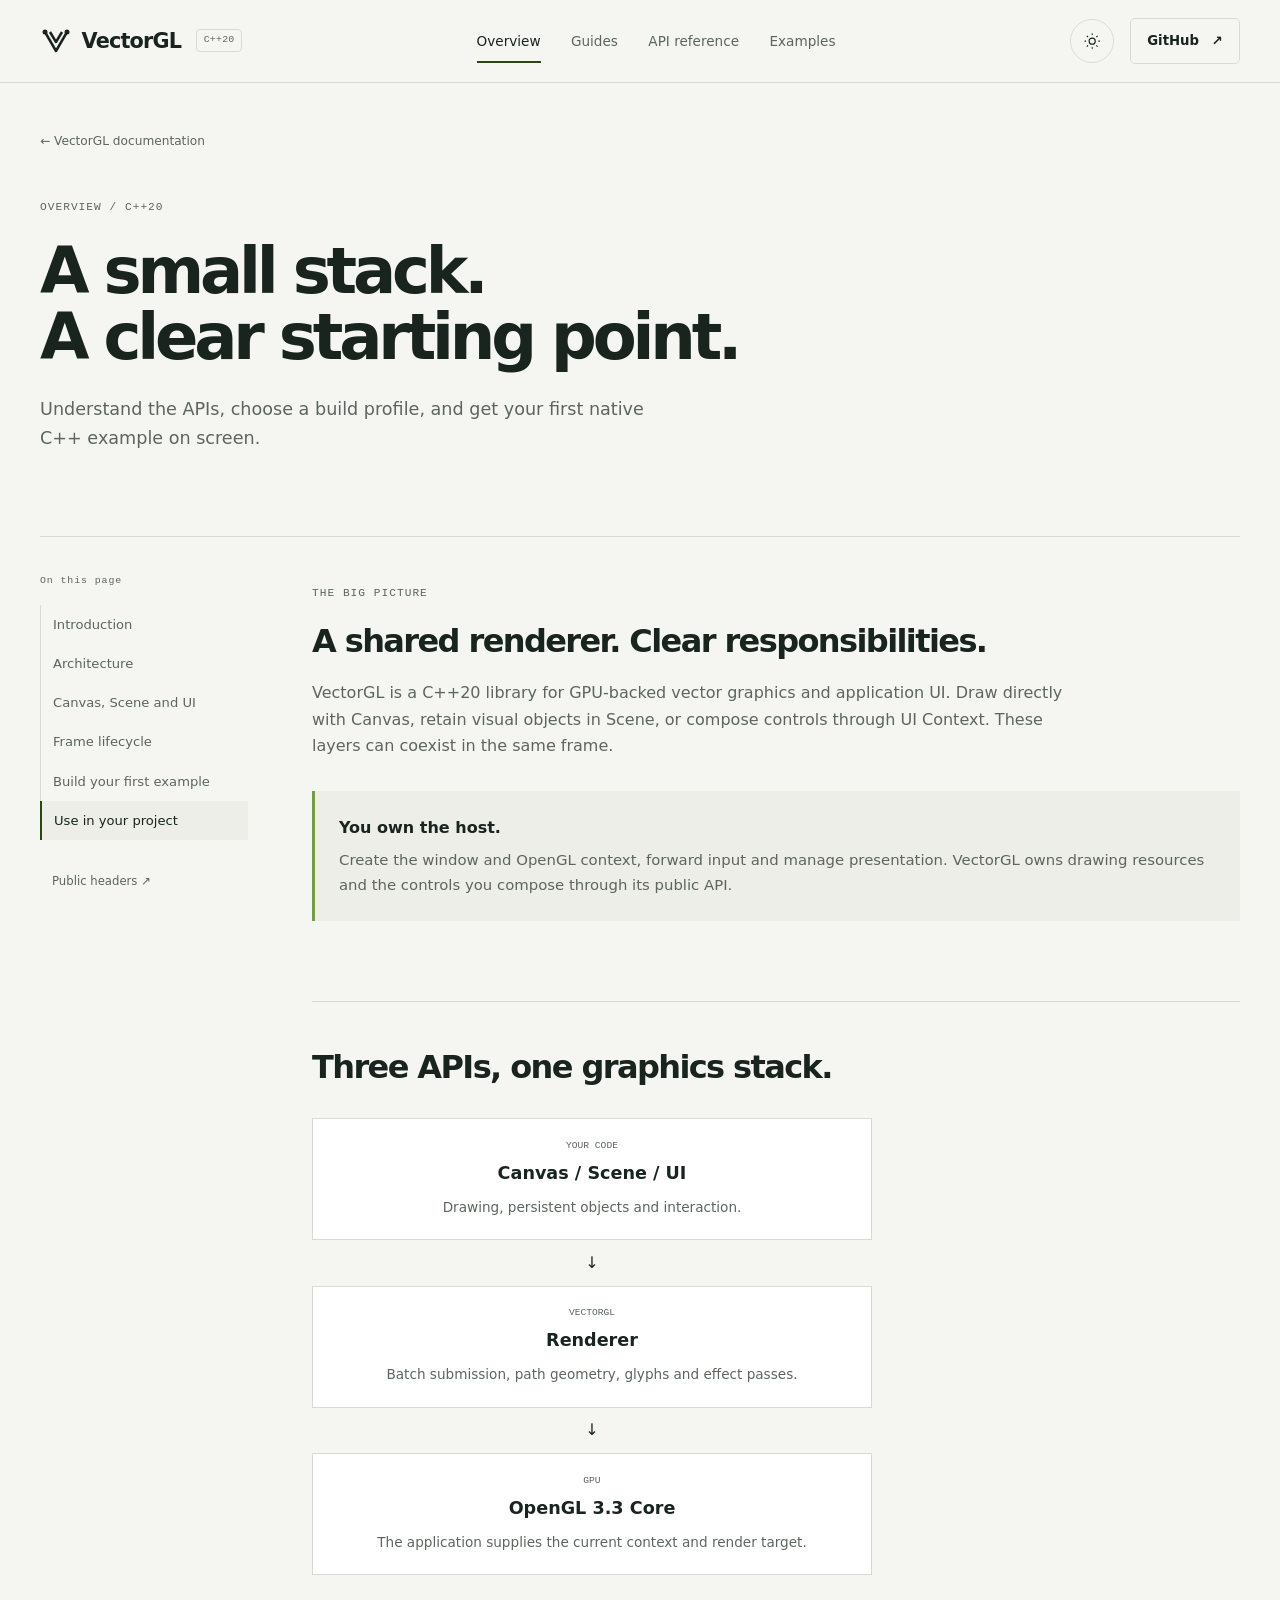
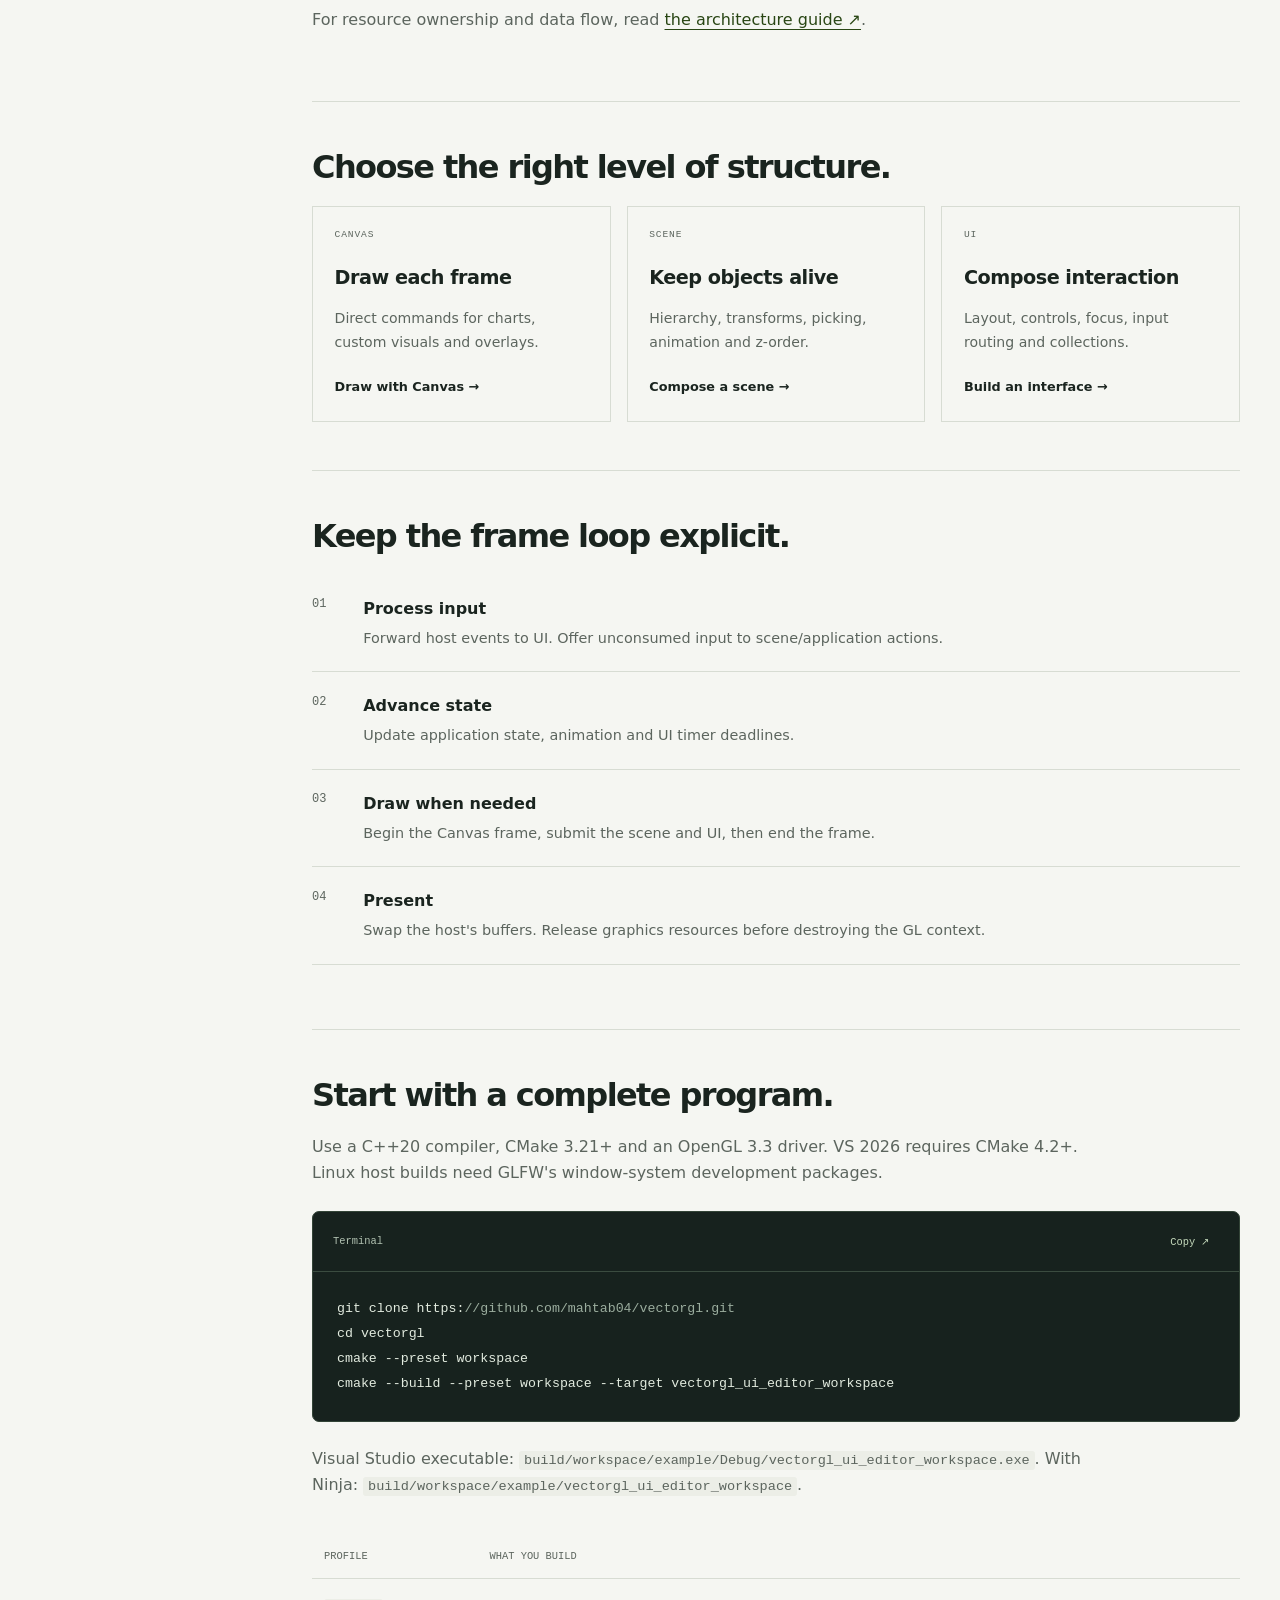
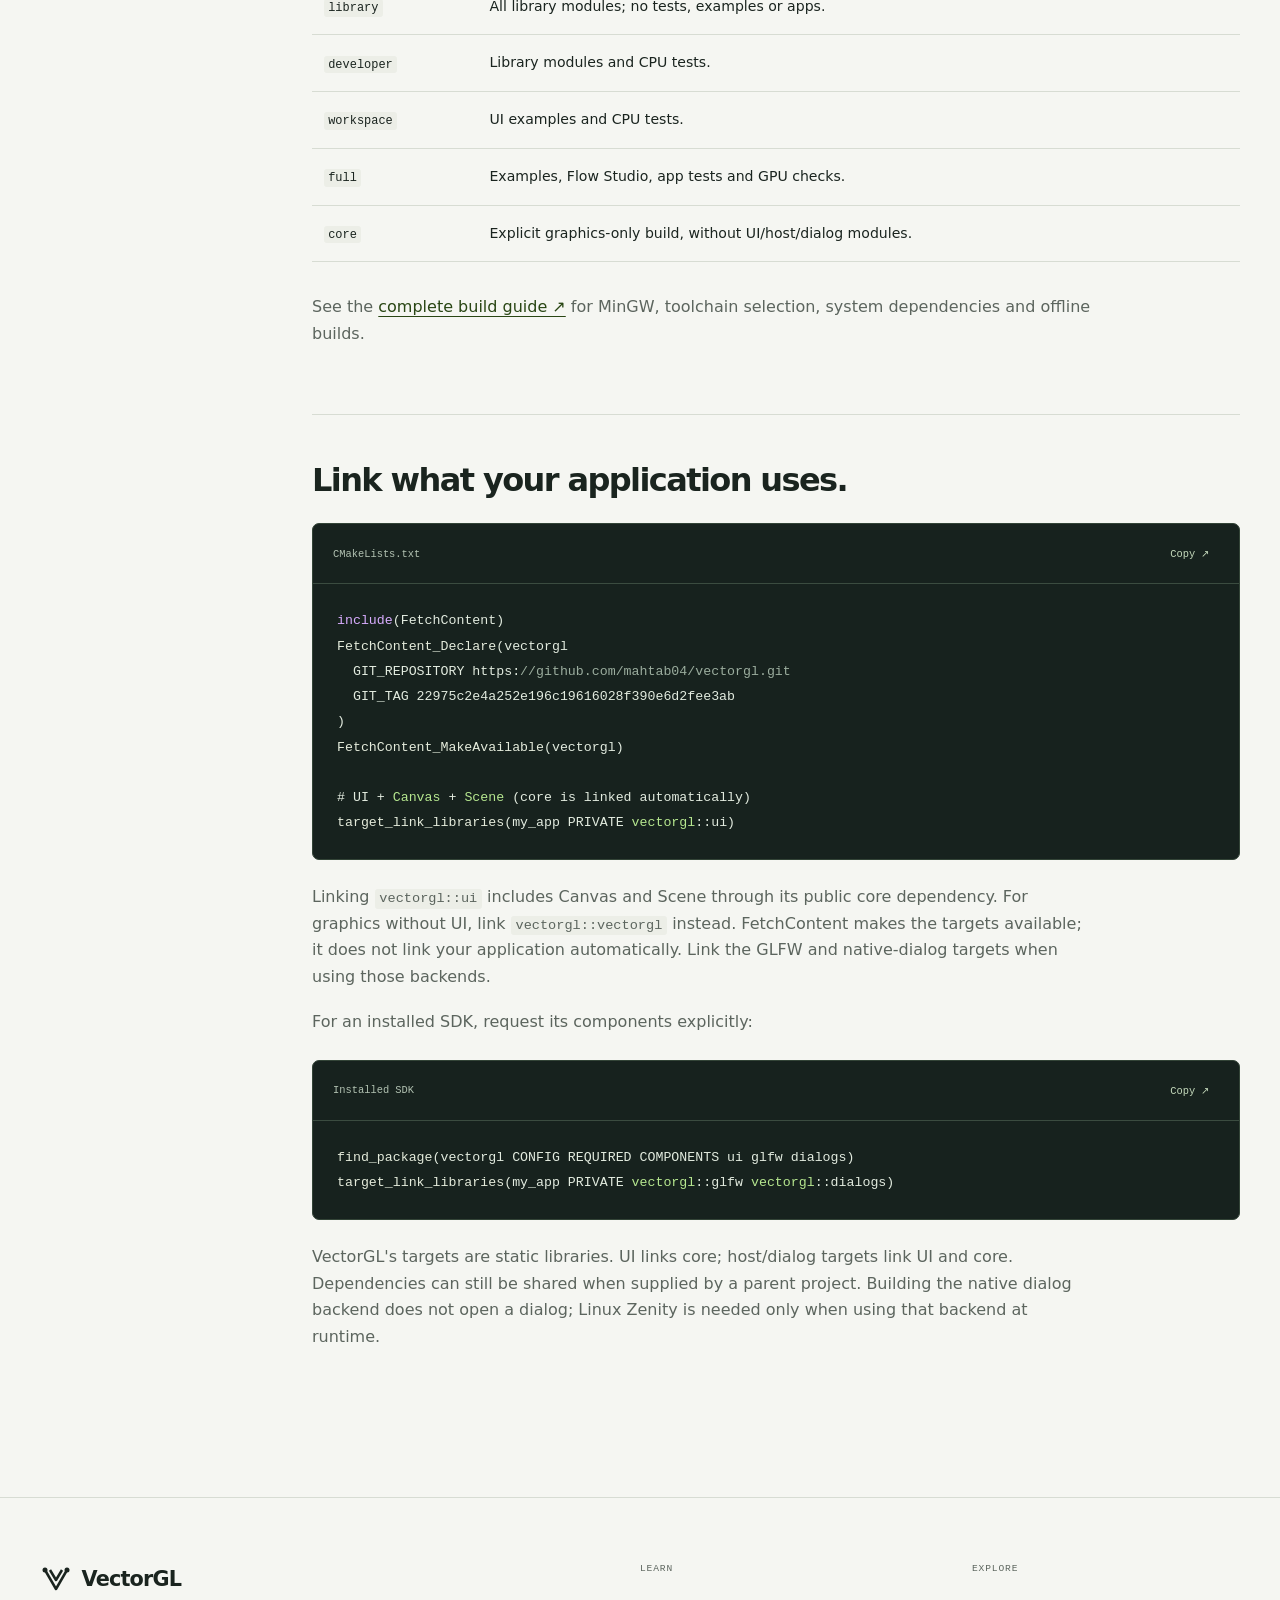
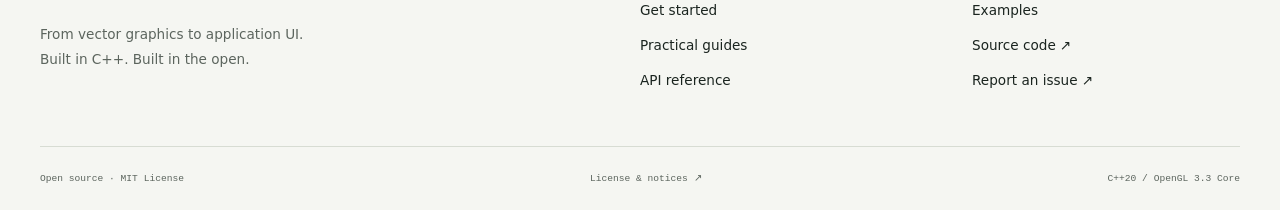
==== commit ab0e26ad: "docs: clarify Canvas and Scene linking in integration snippets" ====
--- a/site/overview.html
+++ b/site/overview.html
@@ -326,8 +326,16 @@
 )
 FetchContent_MakeAvailable(vectorgl)
 
+# UI + Canvas + Scene (core is linked automatically)
 target_link_libraries(my_app PRIVATE vectorgl::ui)</code></pre>
             </div>
+            <p>
+              Linking <code>vectorgl::ui</code> includes Canvas and Scene through
+              its public core dependency. For graphics without UI, link
+              <code>vectorgl::vectorgl</code> instead. FetchContent makes the
+              targets available; it does not link your application automatically.
+              Link the GLFW and native-dialog targets when using those backends.
+            </p>
             <p>For an installed SDK, request its components explicitly:</p>
             <div class="code-block">
               <div class="code-header">
